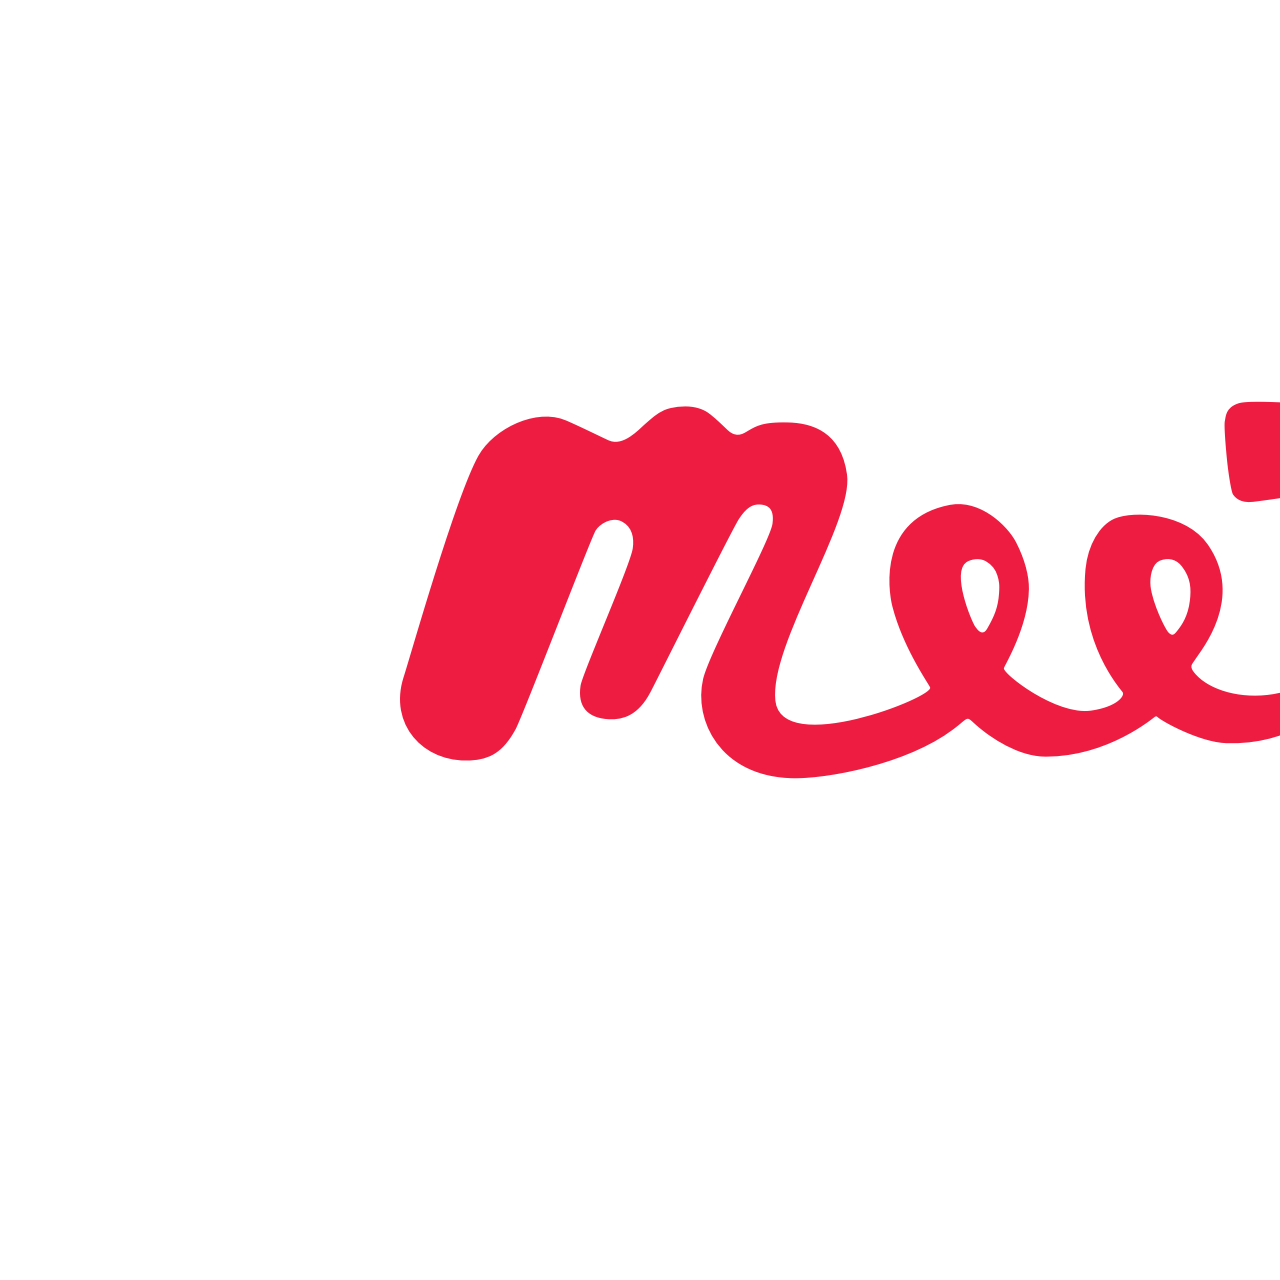
==== index.html @ df6981ea "base frame" ====
<!DOCTYPE html>
<html lang="en">
<head>
    <meta charset="UTF-8">
    <meta name="viewport" content="width=device-width, initial-scale=1.0">
    <link rel="stylesheet" href="./css/css.css">
    <title>Document</title>
</head>
<body>
    <div class="header">
        <img src="./image/logo.png" alt="">
    </div>
    <div class="body">

    </div>
    <div side-bar>

    </div>
</body>
</html>
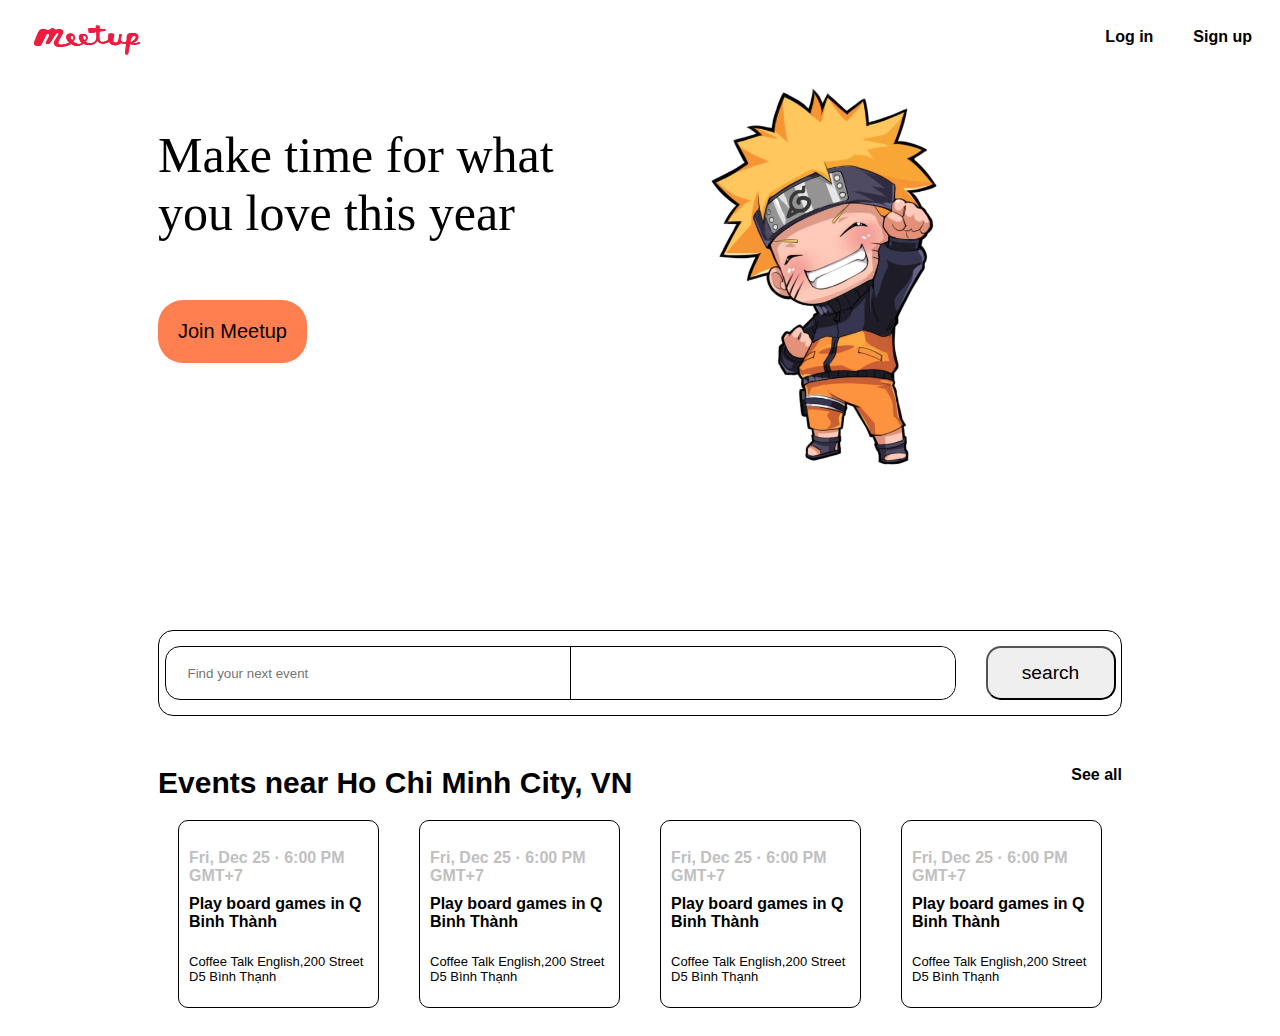
==== commit 1846d061: "update image and slide-bar" ====
--- a/index.html
+++ b/index.html
@@ -4,17 +4,132 @@
     <meta charset="UTF-8">
     <meta name="viewport" content="width=device-width, initial-scale=1.0">
     <link rel="stylesheet" href="./css/css.css">
+    <script src="https://kit.fontawesome.com/e72573a16c.js" crossorigin="anonymous"></script>
     <title>Document</title>
 </head>
 <body>
     <div class="header">
-        <img src="./image/logo.png" alt="">
+       <div class="logo">
+            <img class = "img-logo" src="./image/logo.png" alt="">
+       </div>       
+        <div class="header-logSign">
+            <b>Log in</b>
+            <b>Sign up</b>
+        </div>
+        
     </div>
     <div class="body">
+        <div class="image">
+            <div class="img-left">
+                <p>Make time for what you love this year</p>
+                <input class="img-button" type="button" value="Join Meetup">
+            </div>
+            <div class="img-right">
+                <img class="image-naruto" src="./image/naruto.jpg" alt="">
+
+            </div>
+            
+        </div>
+        <div class="box-search">
+            <div class="bs-left">  
+                <div class="bs-icon">
+                    <i id="bs-icon" class="fas fa-search"></i>
+                </div>   
+                
+                <input class = "bs-textInput" placeholder="Find your next event" type="text" name="" id="">
+                <input class = "bs-local" type="text" name="" id="">
+            </div>           
+            <div>
+                <button  class = "bs-search">search</button>     
+            </div>
+        </div>
+  
+    
+        <div class="text-local">
+            <div class="tl-1">
+                <b >Events near Ho Chi Minh City, VN</b>
+            </div>
+           <div class="tl-2">
+                <b >See all</b>
+           </div>
+        </div>
+
+        <div class ="wrap-slidebar" >
+            <div class ="slide-bar">
+                <div>
+                    <img id="sb-img" src="https://picsum.photos/200/100" alt="">
+                </div>
+                <div class="sb-time">
+                    <b>Fri, Dec 25 · 6:00 PM GMT+7</b>
+                </div>
+                <div class="sb-content">
+                    <b>Play board games in Q Binh Thành</b>
+                </div>
+                <div class="sb-local">
+                    <p>Coffee Talk English,200 Street D5 Bình Thạnh</p>
+                </div>
+                <div class="sb-people">
+                    
+                </div>
+            </div>
+            <div class ="slide-bar">
+                <div>
+                    <img id="sb-img" src="https://picsum.photos/200/100" alt="">
+                </div>
+                <div class="sb-time">
+                    <b>Fri, Dec 25 · 6:00 PM GMT+7</b>
+                </div>
+                <div class="sb-content">
+                    <b>Play board games in Q Binh Thành</b>
+                </div>
+                <div class="sb-local">
+                    <p>Coffee Talk English,200 Street D5 Bình Thạnh</p>
+                </div>
+                <div class="sb-people">
+                    
+                </div>
+            </div>
+            <div class ="slide-bar">
+                <div>
+                    <img id="sb-img" src="https://picsum.photos/200/100" alt="">
+                </div>
+                <div class="sb-time">
+                    <b>Fri, Dec 25 · 6:00 PM GMT+7</b>
+                </div>
+                <div class="sb-content">
+                    <b>Play board games in Q Binh Thành</b>
+                </div>
+                <div class="sb-local">
+                    <p>Coffee Talk English,200 Street D5 Bình Thạnh</p>
+                </div>
+                <div class="sb-people">
+                    
+                </div>
+            </div>
+            <div class ="slide-bar">
+                <div>
+                    <img id="sb-img" src="https://picsum.photos/200/100" alt="">
+                </div>
+                <div class="sb-time">
+                    <b>Fri, Dec 25 · 6:00 PM GMT+7</b>
+                </div>
+                <div class="sb-content">
+                    <b>Play board games in Q Binh Thành</b>
+                </div>
+                <div class="sb-local">
+                    <p>Coffee Talk English,200 Street D5 Bình Thạnh</p>
+                </div>
+                <div class="sb-people">
+                    
+                </div>
+            </div>
+           
+                
+     
+           
+        </div>
 
     </div>
-    <div side-bar>
-
-    </div>
+   
 </body>
 </html>--- a/css/css.css
+++ b/css/css.css
@@ -0,0 +1,148 @@
+body{
+    font-family: Arial, sans-serif;
+   
+}
+.body{
+    margin:0px 150px 0px 150px ;
+}
+.header{
+    display: flex;
+  
+}
+.header .logo{
+    width: 50%;
+}
+.header .img-logo{
+    height: 64px;
+    width: 158px; 
+   
+}
+.header .header-logSign{
+    display: flex; 
+    width: 50%;
+    justify-content: flex-end;
+
+}
+.header .header-logSign b{
+    padding: 20px;
+}
+.image{
+    display: flex;
+    margin-bottom: 150px;
+}
+.image .img-left,.img-right{
+    width: 50%;
+    padding: 0px;
+}
+.image .image-naruto{
+    width: 400px;
+   height:  400px;
+}
+.image .img-left{
+    font-size: 50px;
+    font-family:fantasy;
+}
+.image .img-left .img-button{
+  font-size: 20px;
+  padding: 20px;
+  background-color:#FF7F50;
+  border: none;
+  border-radius: 25px;
+}
+.box-search{
+    display: flex;
+    justify-content: center;
+    border: 1px solid;
+    padding: 15px;
+  
+    border-radius: 15px ;
+    margin-bottom: 50px;
+    
+   
+   
+}
+.box-search .bs-left{
+    display: flex;
+    border: 1px solid;
+    border-radius: 15px ;
+}
+.box-search .bs-local{
+    border-radius:0px 15px 15px 0px ;
+    border: none;
+    width: 380px;
+}
+.box-search .bs-textInput{
+    border: none;
+    width: 380px;
+    border-right: 1px solid;
+
+}
+.box-search .bs-search{
+    margin-left: 30px;
+    border-radius: 15px ;
+    height: 100%;
+    width: 130px;
+    font-size: larger;
+}
+.box-search .bs-textInput,.bs-local,.bs-search{
+    height: 50px;  
+}
+
+#bs-icon{
+    font-size: 30px;
+    text-align: center;
+}
+.bs-icon{
+    border: 1pxsolid;
+    padding: 10px;
+   
+    
+  
+}
+.text-local{
+    display: flex;
+    margin-top: 50px;
+ 
+}
+.tl-1{
+    font-size: 30px;
+    width: 50%;
+    text-align: left;
+    
+}
+.tl-2{
+    width: 50%;
+    text-align: right;
+
+}
+.slide-bar{
+    border: 1px solid;
+    width: 200px;
+    border-radius: 10px;
+    margin: 20px;
+    
+}
+.wrap-slidebar{
+    display: flex;
+    
+}
+#sb-img{
+    border-radius:  10px 10px 0px 0px;
+}
+.slide-bar .sb-time{
+    
+    color: silver;
+    padding:10px 10px 0px 10px;
+}
+.slide-bar .sb-content{
+    
+    padding:10px 10px 0px 10px;
+}
+.slide-bar .sb-local{
+    padding:10px 10px 0px 10px;
+    font-size:small;
+}
+.slide-bar .sb-people{
+    
+    padding:10px 10px 0px 10px;
+}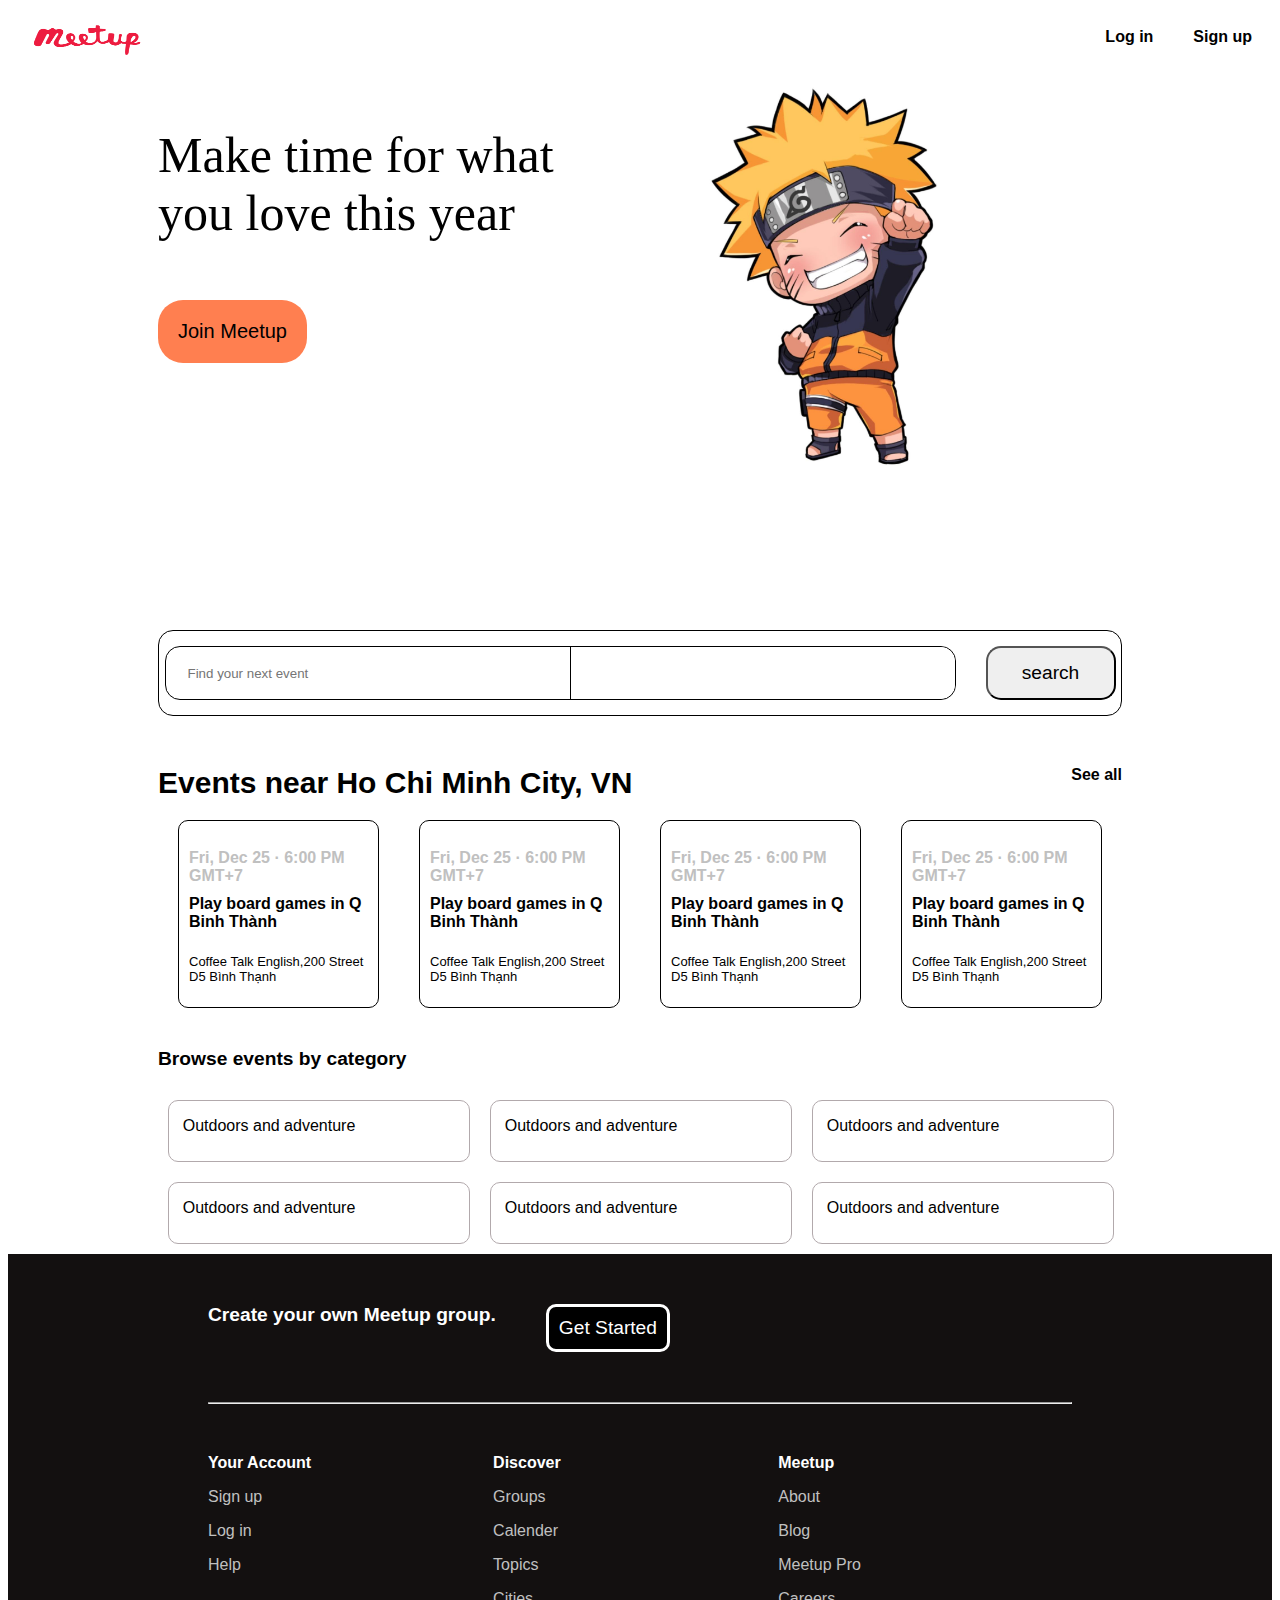
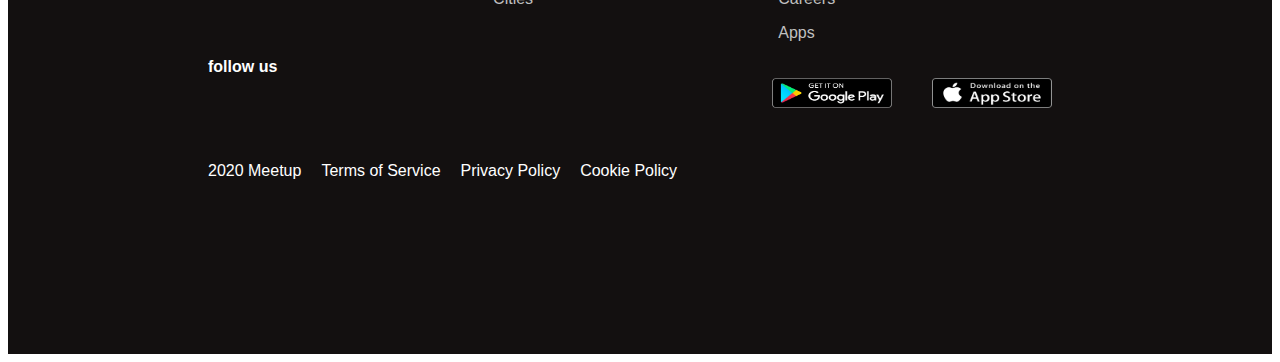
==== commit 5288d3ba: "done" ====
--- a/index.html
+++ b/index.html
@@ -123,12 +123,175 @@
                     
                 </div>
             </div>
-           
+ 
+        </div>
+        <div class="bc-text">
+            <b >Browse events by category</b>
+         </div>
+        <div class="body-wrapCategory">
+          
+            <div class="body-category">
+                  
+                <div class="bs-wrap">
+                    <div class="bs-img">
+                        <img id="bs-img" src="https://picsum.photos/100/60?grayscale" alt="">
+                    </div>
+                    <div class="content">
+                       <p>Outdoors and adventure</p>
+                    </div>
+                </div>
+               
+            </div>
+            <div class="body-category">
+              
+                <div class="bs-wrap">
+                    <div class="bs-img">
+                        <img id="bs-img" src="https://picsum.photos/100/60?grayscale" alt="">
+                    </div>
+                    <div class="content">
+                       <p>Outdoors and adventure</p>
+                    </div>
+                </div>
+               
+            </div>
+        
+            <div class="body-category">
                 
-     
-           
-        </div>
-
+                <div class="bs-wrap">
+                    <div class="bs-img">
+                        <img id="bs-img" src="https://picsum.photos/100/60?grayscale" alt="">
+                    </div>
+                    <div class="content">
+                       <p>Outdoors and adventure</p>
+                    </div>
+                </div>
+               
+            </div>
+        
+            <div class="body-category">
+               
+                <div class="bs-wrap">
+                    <div class="bs-img">
+                        <img id="bs-img" src="https://picsum.photos/100/60?grayscale" alt="">
+                    </div>
+                    <div class="content">
+                       <p>Outdoors and adventure</p>
+                    </div>
+                </div>
+               
+            </div>
+        
+            <div class="body-category">
+              
+                <div class="bs-wrap">
+                    <div class="bs-img">
+                        <img id="bs-img" src="https://picsum.photos/100/60?grayscale" alt="">
+                    </div>
+                    <div class="content">
+                       <p>Outdoors and adventure</p>
+                    </div>
+                </div>
+               
+            </div>
+        
+            <div class="body-category">
+                
+                <div class="bs-wrap">
+                    <div class="bs-img">
+                        <img id="bs-img" src="https://picsum.photos/100/60?grayscale" alt="">
+                    </div>
+                    <div class="content">
+                       <p>Outdoors and adventure</p>
+                    </div>
+                </div>
+               
+            </div>
+        
+
+        
+
+        </div>
+
+
+    </div>
+    <div class="footer">
+        <div class="wrap-footer">
+            <div class="ft-header">
+                <div>
+                    <b class="text-1">Create your own Meetup group.</b>  
+                </div>
+                <button class="button-1">Get Started                
+                </button>
+            </div>
+            <hr>
+            <div class="table">
+                <div class="tb-column">
+                    <b>Your Account</b>
+                    <p>Sign up</p>
+                    <p>Log in</p>
+                    <p>Help</p>
+                    
+                </div>
+                <div class="tb-column">
+                    <b>Discover</b>
+                    <p>Groups</p>
+                    <p>Calender</p>
+                    <p>Topics</p>
+                    <p>Cities</p>
+                </div>
+                <div class="tb-column">
+                    <b>Meetup</b>
+                    <p>About</p>
+                    <p>Blog</p>
+                    <p>Meetup Pro</p>
+                    <p>Careers</p>
+                    <p>Apps</p>
+
+                </div>
+
+            </div>
+            <div class="wrap-logo">
+                <div class="follow-us">
+                    <b>follow us</b>
+                    <div class="wrap-icon">
+                        <div id="icon">
+                            <i  class="fab fa-facebook"></i>
+                        </div>
+                        <div>
+                            <i id="icon"  class="fab fa-twitter"></i>
+                        </div>
+                        <div>
+                            <i id="icon"  class="fab fa-youtube"></i>
+                        </div>
+                        <div>
+                            <i id="icon" class="fab fa-instagram"></i>
+                        </div>
+                    </div>
+                   
+                </div>
+                <div class="logo">
+                    <div class="text"></div>
+                    <div class="logo">
+                        <img class="lg-img" src="./image/logo-chplay.png" alt="">
+                        <img class="lg-img" src="./image/logo-appStore.png" alt="">
+                    </div>
+                </div>
+            </div>
+            <div>
+                <ul class="footer-list">
+                   
+                    <li> <i class="far fa-copyright"></i>2020 Meetup</li>
+                    <li>Terms of Service</li>
+                    <li>Privacy Policy</li>
+                    <li>Cookie Policy</li>
+                </ul>
+            </div>
+          
+              
+
+        </div>
+        
+      
     </div>
    
 </body>
--- a/css/css.css
+++ b/css/css.css
@@ -145,4 +145,105 @@
 .slide-bar .sb-people{
     
     padding:10px 10px 0px 10px;
-}+}
+
+.bc-text{
+    margin: 20px 0px 20px 0px ;
+    font-size: larger;
+}
+.body-category .bs-wrap{
+    display: flex;
+    border: 1px ridge #b2a9ac;
+    border-radius: 10px;
+    width: 300px;
+    height: 60px;
+    margin: 10px;
+   
+}
+.body-category #bs-img{
+    border-radius: 10px 0px 0px 10px;
+}
+.body-category .content{
+  
+   width: 200px;
+   text-align: center;
+}
+.body-wrapCategory{
+    display: grid;
+    grid-template-columns: 1fr 1fr 1fr ;
+}
+.footer{
+    background-color: rgb(19, 16, 16);
+    height: 700px;
+    color: white
+}
+.footer .text-1{
+    display: flex;
+    font-size: larger;
+   
+    
+    
+
+}
+.footer .button-1{
+    font-size: larger;
+    padding: 10px;
+    text-align: center;
+    border: 3px solid white;
+    background-color: black;
+    color: white;
+    margin-left: 50px;
+    border-radius: 10px;
+    
+}
+.footer .wrap-footer{
+    padding: 50px 200px 0px 200px ;
+}
+.footer .ft-header{
+
+    display: flex;
+    margin-bottom: 50px;
+   
+}
+.footer .table{
+    display: flex; 
+    margin-top: 50px; 
+}
+.footer .tb-column{
+    width: 33%;
+}
+.footer .tb-column p{
+    color: silver;
+}
+.footer .logo .lg-img{
+    margin: 20px;
+    height: 30px;
+    width: 120px;
+}
+.footer .logo{
+    display: flex;
+}
+.footer .wrap-icon{
+    display: flex;
+}
+.footer .wrap-logo{
+    display: grid;
+    grid-template-columns: 2fr 1fr;
+}
+.footer .wrap-logo #icon{
+   font-size: 30px;
+   width: 30px;
+   height: 30px;
+   margin:20px 20px 20px 0px;
+   
+}
+.footer .footer-list{
+    list-style: none;
+    padding: 0;
+    display: flex;
+}
+
+.footer .footer-list li{
+    margin: 0px 20px 0px 0px;
+    
+}
